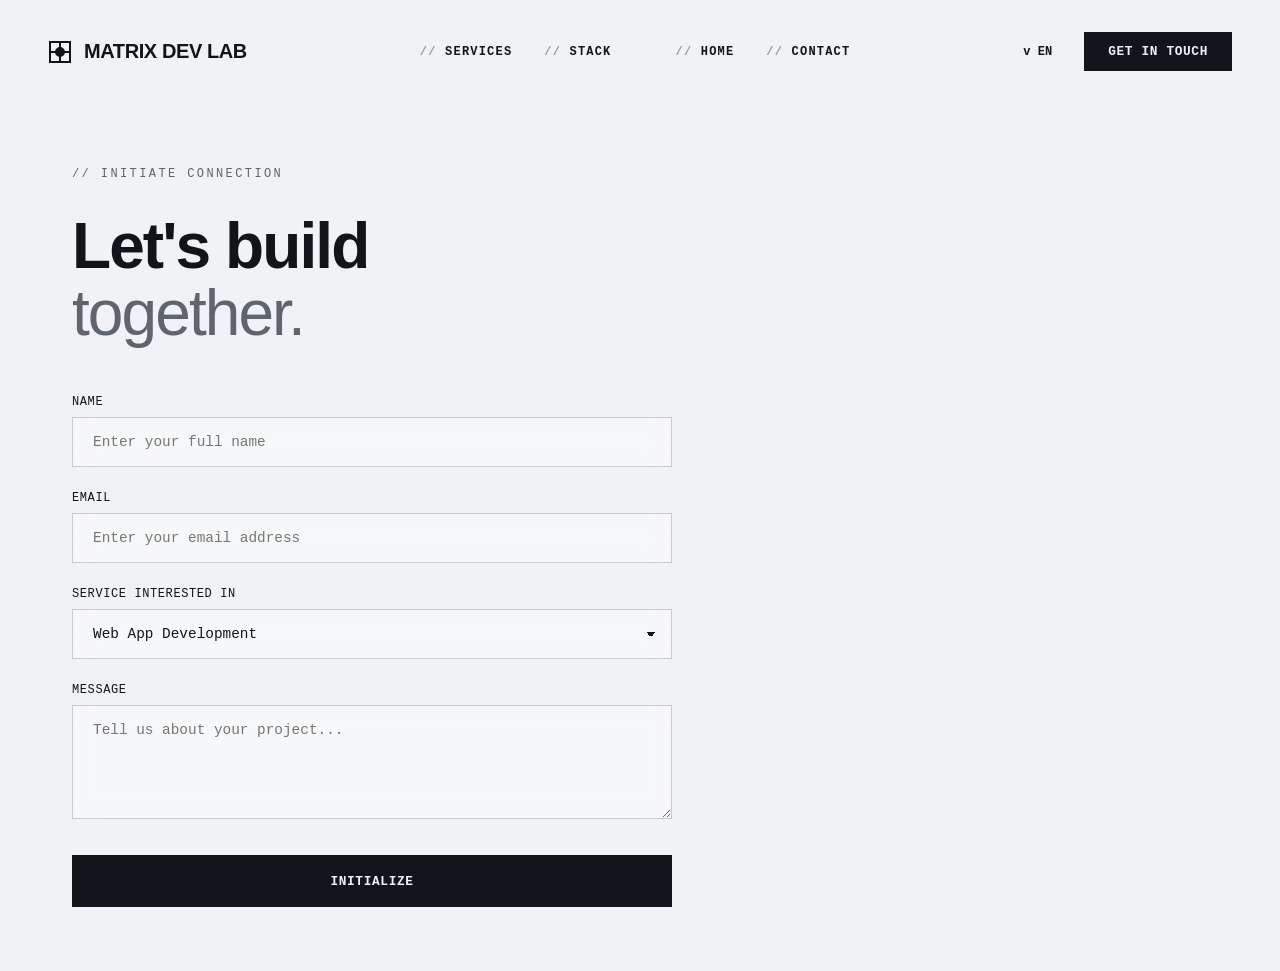
==== contact.html @ 81359417 "Initial commit" ====
<!DOCTYPE html>
<html lang="en">
<head>
    <meta charset="UTF-8">
    <meta name="viewport" content="width=device-width, initial-scale=1.0">
    <title>MATRIX DEV LAB</title>
    <style>
        :root {
            --bg-color: #f0f2f5;
            --text-main: #111418;
            --text-muted: #5e656d;
            --accent: #00e5ff;
            --font-heading: 'Helvetica Neue', Helvetica, Arial, sans-serif;
            --font-mono: 'SFMono-Regular', Consolas, 'Liberation Mono', Menlo, monospace;
            --bracket-size: 6px;
        }

        * { box-sizing: border-box; margin: 0; padding: 0; }
        body, html { width: 100vw; min-height: 100vh; background-color: var(--bg-color); color: var(--text-main); font-family: var(--font-heading); -webkit-font-smoothing: antialiased; overflow-x: hidden; }
        
        /* Grid Background */
        .grid-bg {
            position: fixed; top: 0; left: 0; width: 100%; height: 100%;
            background-image: linear-gradient(rgba(17, 20, 24, 0.03) 1px, transparent 1px), linear-gradient(90deg, rgba(17, 20, 24, 0.03) 1px, transparent 1px);
            background-size: 40px 40px; z-index: -1; opacity: 0.5;
            transform: perspective(1000px) rotateX(60deg) scale(2.5) translateY(-20%);
        }

        /* Top Navigation */
        nav { position: relative; width: 100%; padding: 2rem 3rem; display: flex; justify-content: space-between; align-items: center; z-index: 50; }
        .logo { display: flex; align-items: center; gap: 12px; font-weight: 900; font-size: 1.25rem; letter-spacing: -0.02em; }
        .logo-svg { width: 24px; height: 24px; }
        .nav-center { display: flex; gap: 4rem; font-family: var(--font-mono); font-size: 0.75rem; text-transform: uppercase; letter-spacing: 0.1em; font-weight: 600; }
        .nav-links { display: flex; gap: 2rem; }
        .nav-link { color: var(--text-main); text-decoration: none; }
        .nav-link::before { content: '// '; opacity: 0.4; }
        .nav-right { display: flex; align-items: center; gap: 2rem; }
        .lang-toggle { font-family: var(--font-mono); font-size: 0.75rem; font-weight: 600; cursor: pointer; }
        .btn-primary { background: var(--text-main); color: var(--bg-color); border: none; padding: 0.75rem 1.5rem; font-size: 0.8rem; font-weight: 600; font-family: var(--font-mono); text-transform: uppercase; letter-spacing: 0.05em; cursor: pointer; transition: transform 0.2s cubic-bezier(0.16, 1, 0.3, 1); }
        .btn-primary:hover { transform: scale(1.05); }

        /* Brackets */
        .tech-glass { position: relative; background: rgba(255, 255, 255, 0.4); backdrop-filter: blur(12px); -webkit-backdrop-filter: blur(12px); border: 1px solid rgba(255, 255, 255, 0.2); display: inline-flex; align-items: center; justify-content: center; padding: 1rem 2rem; font-family: var(--font-mono); font-size: 0.8rem; font-weight: 600; text-transform: uppercase; color: var(--text-main); cursor: pointer; text-decoration: none; }
        .brackets::before, .brackets::after { content: ''; position: absolute; width: var(--bracket-size); height: var(--bracket-size); border: 1px solid var(--text-main); }
        .brackets::before { top: -1px; left: -1px; border-right: none; border-bottom: none; }
        .brackets::after { bottom: -1px; right: -1px; border-left: none; border-top: none; }
        .brackets span::before, .brackets span::after { content: ''; position: absolute; width: var(--bracket-size); height: var(--bracket-size); border: 1px solid var(--text-main); }
        .brackets span::before { top: -1px; right: -1px; border-left: none; border-bottom: none; }
        .brackets span::after { bottom: -1px; left: -1px; border-right: none; border-top: none; }

        /* Container Content Layout */
        .container { max-width: 1200px; margin: 0 auto; padding: 4rem 2rem; min-height: calc(100vh - 100px); display: flex; flex-direction: column; justify-content: center; }
        .overline { font-family: var(--font-mono); font-size: 0.75rem; letter-spacing: 0.2em; color: var(--text-muted); margin-bottom: 2rem; }
        .headline { font-size: 4rem; line-height: 1.05; letter-spacing: -0.03em; margin-bottom: 3rem; }
        .headline span.bold { font-weight: 800; display: block; }
        .headline span.thin { font-weight: 200; display: block; color: var(--text-muted); }
        
        /* Grid Layout */
        .grid-layout { display: grid; grid-template-columns: 1fr 1fr; gap: 2rem; margin-bottom: 2rem; }

        .service-card { display: flex; flex-direction: column; gap: 1rem; padding: 2rem; align-items: flex-start; text-align: left; cursor: default; }
        .service-card h3 { font-size: 1.25rem; font-weight: 800; text-transform: none; letter-spacing: 0; font-family: var(--font-heading); }
        .service-card p { font-family: var(--font-mono); font-size: 0.8rem; color: var(--text-muted); line-height: 1.6; text-transform: none; }

        .stack-item { display: flex; align-items: center; gap: 1rem; width: 100%; padding: 1.5rem; margin-bottom: 1rem; justify-content: flex-start; cursor: default; }
        .stack-icon { width: 32px; height: 32px; border: 1px dashed var(--text-muted); opacity: 0.6; display: flex; align-items: center; justify-content: center; flex-shrink: 0; }
        .stack-info { display: flex; flex-direction: column; align-items: flex-start; text-align: left; }
        .stack-name { font-weight: 800; font-size: 1rem; text-transform: none; letter-spacing: 0; font-family: var(--font-heading); }
        .stack-role { font-family: var(--font-mono); font-size: 0.7rem; color: var(--text-muted); margin-top: 0.2rem; }
        .stack-category-title { font-family: var(--font-mono); font-size: 0.8rem; letter-spacing: 0.1em; color: var(--text-main); margin-bottom: 1.5rem; font-weight: 600; text-transform: uppercase; }

        /* Forms */
        .form-group { margin-bottom: 1.5rem; text-align: left; width: 100%; }
        .form-label { display: block; font-family: var(--font-mono); font-size: 0.75rem; margin-bottom: 0.5rem; color: var(--text-main); text-transform: uppercase; letter-spacing: 0.05em; }
        .form-control { width: 100%; background: rgba(255, 255, 255, 0.4); backdrop-filter: blur(12px); -webkit-backdrop-filter: blur(12px); border: 1px solid rgba(17, 20, 24, 0.2); padding: 1rem 1.25rem; font-family: var(--font-mono); font-size: 0.9rem; color: var(--text-main); outline: none; transition: all 0.2s ease; resize: vertical; }
        .form-control:focus { border-color: var(--text-main); background: rgba(255, 255, 255, 0.6); }
        select.form-control { appearance: none; border-radius: 0; cursor: pointer; background-image: linear-gradient(45deg, transparent 50%, var(--text-main) 50%), linear-gradient(135deg, var(--text-main) 50%, transparent 50%); background-position: calc(100% - 20px) calc(1.5em), calc(100% - 15px) calc(1.5em); background-size: 5px 5px, 5px 5px; background-repeat: no-repeat; }
        
        @media (max-width: 768px) { .grid-layout { grid-template-columns: 1fr; } .headline { font-size: 3rem; } }
    </style>
</head>
<body>
    <div class="grid-bg"></div>
    <nav>
        <div class="logo">
            <svg class="logo-svg" viewBox="0 0 24 24" fill="none" stroke="currentColor" stroke-width="2">
                <rect x="2" y="2" width="20" height="20" />
                <path d="M2 12h20M12 2v20" />
                <circle cx="12" cy="12" r="4" fill="currentColor" />
            </svg>
            MATRIX DEV LAB
        </div>
        <div class="nav-center">
            <div class="nav-links">
                <a href="services.html" class="nav-link">Services</a>
                <a href="stack.html" class="nav-link">Stack</a>
            </div>
            <div class="nav-links">
                <a href="index.html" class="nav-link">Home</a>
                <a href="contact.html" class="nav-link">Contact</a>
            </div>
        </div>
        <div class="nav-right">
            <span class="lang-toggle">v EN</span>
            <button class="btn-primary" onclick="window.location.href='contact.html'">Get in touch</button>
        </div>
    </nav>
    <div class="container">
        <div class="overline">// INITIATE CONNECTION</div>
<h1 class="headline">
    <span class="bold">Let's build</span>
    <span class="thin">together.</span>
</h1>
<form style="max-width: 600px;">
    <div class="form-group">
        <label class="form-label">Name</label>
        <input type="text" class="form-control" placeholder="Enter your full name">
    </div>
    <div class="form-group">
        <label class="form-label">Email</label>
        <input type="email" class="form-control" placeholder="Enter your email address">
    </div>
    <div class="form-group">
        <label class="form-label">Service Interested In</label>
        <select class="form-control">
            <option>Web App Development</option>
            <option>Desktop App Development</option>
            <option>Mobile App Development</option>
            <option>Agency Features & Simple Websites</option>
        </select>
    </div>
    <div class="form-group" style="margin-bottom: 2rem;">
        <label class="form-label">Message</label>
        <textarea class="form-control" rows="5" placeholder="Tell us about your project..."></textarea>
    </div>
    <div>
        <button type="button" class="btn-primary" style="padding: 1.15rem 2.5rem; width: 100%;">Initialize</button>
    </div>
</form>
    </div>
</body>
</html>
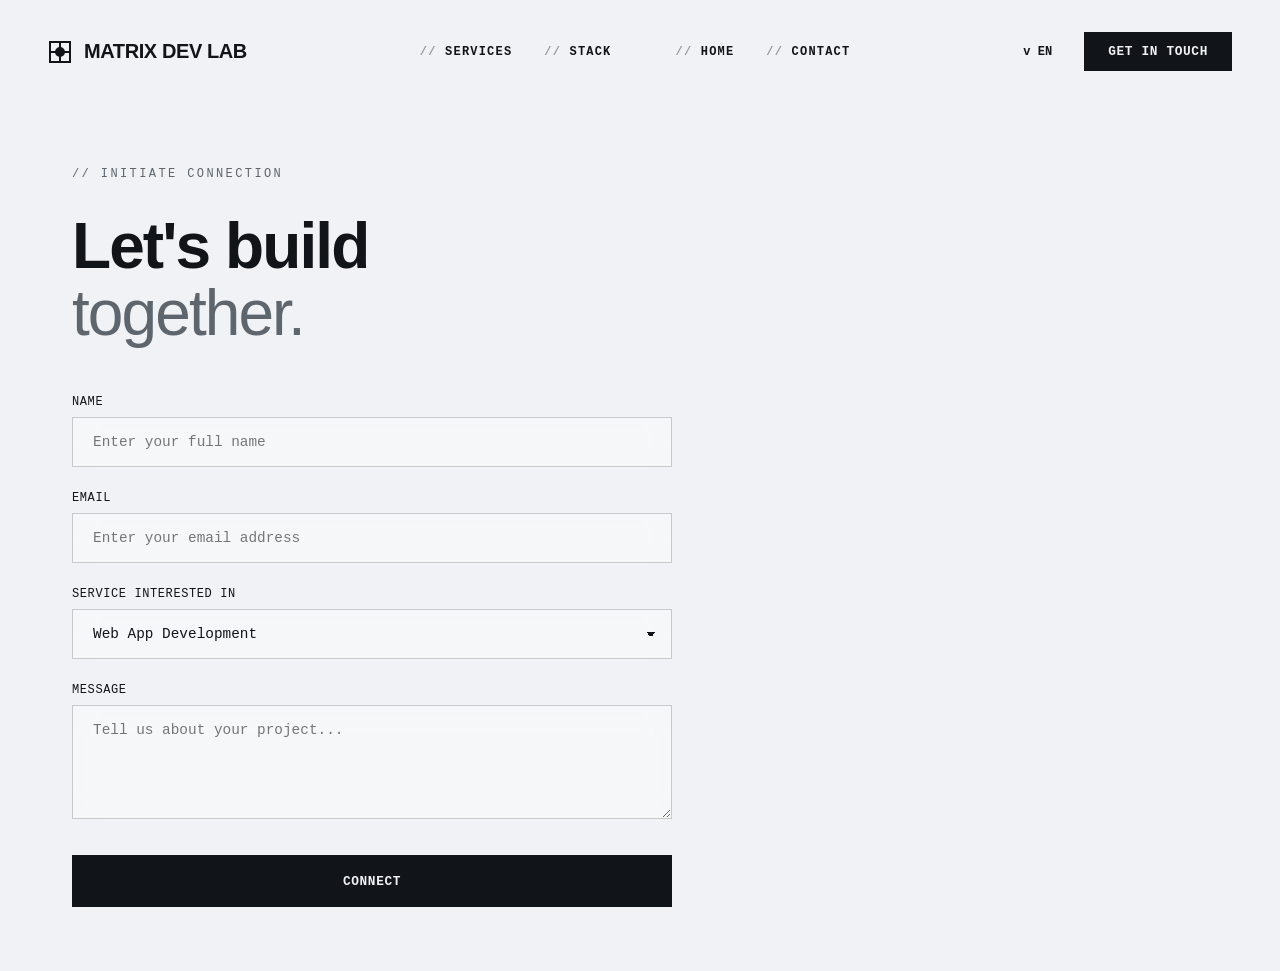
==== commit ffb8555a: "Update contact page button text to 'Connect'" ====
--- a/contact.html
+++ b/contact.html
@@ -1,5 +1,6 @@
 <!DOCTYPE html>
 <html lang="en">
+
 <head>
     <meta charset="UTF-8">
     <meta name="viewport" content="width=device-width, initial-scale=1.0">
@@ -15,81 +16,379 @@
             --bracket-size: 6px;
         }
 
-        * { box-sizing: border-box; margin: 0; padding: 0; }
-        body, html { width: 100vw; min-height: 100vh; background-color: var(--bg-color); color: var(--text-main); font-family: var(--font-heading); -webkit-font-smoothing: antialiased; overflow-x: hidden; }
-        
+        * {
+            box-sizing: border-box;
+            margin: 0;
+            padding: 0;
+        }
+
+        body,
+        html {
+            width: 100vw;
+            min-height: 100vh;
+            background-color: var(--bg-color);
+            color: var(--text-main);
+            font-family: var(--font-heading);
+            -webkit-font-smoothing: antialiased;
+            overflow-x: hidden;
+        }
+
         /* Grid Background */
         .grid-bg {
-            position: fixed; top: 0; left: 0; width: 100%; height: 100%;
+            position: fixed;
+            top: 0;
+            left: 0;
+            width: 100%;
+            height: 100%;
             background-image: linear-gradient(rgba(17, 20, 24, 0.03) 1px, transparent 1px), linear-gradient(90deg, rgba(17, 20, 24, 0.03) 1px, transparent 1px);
-            background-size: 40px 40px; z-index: -1; opacity: 0.5;
+            background-size: 40px 40px;
+            z-index: -1;
+            opacity: 0.5;
             transform: perspective(1000px) rotateX(60deg) scale(2.5) translateY(-20%);
         }
 
         /* Top Navigation */
-        nav { position: relative; width: 100%; padding: 2rem 3rem; display: flex; justify-content: space-between; align-items: center; z-index: 50; }
-        .logo { display: flex; align-items: center; gap: 12px; font-weight: 900; font-size: 1.25rem; letter-spacing: -0.02em; }
-        .logo-svg { width: 24px; height: 24px; }
-        .nav-center { display: flex; gap: 4rem; font-family: var(--font-mono); font-size: 0.75rem; text-transform: uppercase; letter-spacing: 0.1em; font-weight: 600; }
-        .nav-links { display: flex; gap: 2rem; }
-        .nav-link { color: var(--text-main); text-decoration: none; }
-        .nav-link::before { content: '// '; opacity: 0.4; }
-        .nav-right { display: flex; align-items: center; gap: 2rem; }
-        .lang-toggle { font-family: var(--font-mono); font-size: 0.75rem; font-weight: 600; cursor: pointer; }
-        .btn-primary { background: var(--text-main); color: var(--bg-color); border: none; padding: 0.75rem 1.5rem; font-size: 0.8rem; font-weight: 600; font-family: var(--font-mono); text-transform: uppercase; letter-spacing: 0.05em; cursor: pointer; transition: transform 0.2s cubic-bezier(0.16, 1, 0.3, 1); }
-        .btn-primary:hover { transform: scale(1.05); }
+        nav {
+            position: relative;
+            width: 100%;
+            padding: 2rem 3rem;
+            display: flex;
+            justify-content: space-between;
+            align-items: center;
+            z-index: 50;
+        }
+
+        .logo {
+            display: flex;
+            align-items: center;
+            gap: 12px;
+            font-weight: 900;
+            font-size: 1.25rem;
+            letter-spacing: -0.02em;
+        }
+
+        .logo-svg {
+            width: 24px;
+            height: 24px;
+        }
+
+        .nav-center {
+            display: flex;
+            gap: 4rem;
+            font-family: var(--font-mono);
+            font-size: 0.75rem;
+            text-transform: uppercase;
+            letter-spacing: 0.1em;
+            font-weight: 600;
+        }
+
+        .nav-links {
+            display: flex;
+            gap: 2rem;
+        }
+
+        .nav-link {
+            color: var(--text-main);
+            text-decoration: none;
+        }
+
+        .nav-link::before {
+            content: '// ';
+            opacity: 0.4;
+        }
+
+        .nav-right {
+            display: flex;
+            align-items: center;
+            gap: 2rem;
+        }
+
+        .lang-toggle {
+            font-family: var(--font-mono);
+            font-size: 0.75rem;
+            font-weight: 600;
+            cursor: pointer;
+        }
+
+        .btn-primary {
+            background: var(--text-main);
+            color: var(--bg-color);
+            border: none;
+            padding: 0.75rem 1.5rem;
+            font-size: 0.8rem;
+            font-weight: 600;
+            font-family: var(--font-mono);
+            text-transform: uppercase;
+            letter-spacing: 0.05em;
+            cursor: pointer;
+            transition: transform 0.2s cubic-bezier(0.16, 1, 0.3, 1);
+        }
+
+        .btn-primary:hover {
+            transform: scale(1.05);
+        }
 
         /* Brackets */
-        .tech-glass { position: relative; background: rgba(255, 255, 255, 0.4); backdrop-filter: blur(12px); -webkit-backdrop-filter: blur(12px); border: 1px solid rgba(255, 255, 255, 0.2); display: inline-flex; align-items: center; justify-content: center; padding: 1rem 2rem; font-family: var(--font-mono); font-size: 0.8rem; font-weight: 600; text-transform: uppercase; color: var(--text-main); cursor: pointer; text-decoration: none; }
-        .brackets::before, .brackets::after { content: ''; position: absolute; width: var(--bracket-size); height: var(--bracket-size); border: 1px solid var(--text-main); }
-        .brackets::before { top: -1px; left: -1px; border-right: none; border-bottom: none; }
-        .brackets::after { bottom: -1px; right: -1px; border-left: none; border-top: none; }
-        .brackets span::before, .brackets span::after { content: ''; position: absolute; width: var(--bracket-size); height: var(--bracket-size); border: 1px solid var(--text-main); }
-        .brackets span::before { top: -1px; right: -1px; border-left: none; border-bottom: none; }
-        .brackets span::after { bottom: -1px; left: -1px; border-right: none; border-top: none; }
+        .tech-glass {
+            position: relative;
+            background: rgba(255, 255, 255, 0.4);
+            backdrop-filter: blur(12px);
+            -webkit-backdrop-filter: blur(12px);
+            border: 1px solid rgba(255, 255, 255, 0.2);
+            display: inline-flex;
+            align-items: center;
+            justify-content: center;
+            padding: 1rem 2rem;
+            font-family: var(--font-mono);
+            font-size: 0.8rem;
+            font-weight: 600;
+            text-transform: uppercase;
+            color: var(--text-main);
+            cursor: pointer;
+            text-decoration: none;
+        }
+
+        .brackets::before,
+        .brackets::after {
+            content: '';
+            position: absolute;
+            width: var(--bracket-size);
+            height: var(--bracket-size);
+            border: 1px solid var(--text-main);
+        }
+
+        .brackets::before {
+            top: -1px;
+            left: -1px;
+            border-right: none;
+            border-bottom: none;
+        }
+
+        .brackets::after {
+            bottom: -1px;
+            right: -1px;
+            border-left: none;
+            border-top: none;
+        }
+
+        .brackets span::before,
+        .brackets span::after {
+            content: '';
+            position: absolute;
+            width: var(--bracket-size);
+            height: var(--bracket-size);
+            border: 1px solid var(--text-main);
+        }
+
+        .brackets span::before {
+            top: -1px;
+            right: -1px;
+            border-left: none;
+            border-bottom: none;
+        }
+
+        .brackets span::after {
+            bottom: -1px;
+            left: -1px;
+            border-right: none;
+            border-top: none;
+        }
 
         /* Container Content Layout */
-        .container { max-width: 1200px; margin: 0 auto; padding: 4rem 2rem; min-height: calc(100vh - 100px); display: flex; flex-direction: column; justify-content: center; }
-        .overline { font-family: var(--font-mono); font-size: 0.75rem; letter-spacing: 0.2em; color: var(--text-muted); margin-bottom: 2rem; }
-        .headline { font-size: 4rem; line-height: 1.05; letter-spacing: -0.03em; margin-bottom: 3rem; }
-        .headline span.bold { font-weight: 800; display: block; }
-        .headline span.thin { font-weight: 200; display: block; color: var(--text-muted); }
-        
+        .container {
+            max-width: 1200px;
+            margin: 0 auto;
+            padding: 4rem 2rem;
+            min-height: calc(100vh - 100px);
+            display: flex;
+            flex-direction: column;
+            justify-content: center;
+        }
+
+        .overline {
+            font-family: var(--font-mono);
+            font-size: 0.75rem;
+            letter-spacing: 0.2em;
+            color: var(--text-muted);
+            margin-bottom: 2rem;
+        }
+
+        .headline {
+            font-size: 4rem;
+            line-height: 1.05;
+            letter-spacing: -0.03em;
+            margin-bottom: 3rem;
+        }
+
+        .headline span.bold {
+            font-weight: 800;
+            display: block;
+        }
+
+        .headline span.thin {
+            font-weight: 200;
+            display: block;
+            color: var(--text-muted);
+        }
+
         /* Grid Layout */
-        .grid-layout { display: grid; grid-template-columns: 1fr 1fr; gap: 2rem; margin-bottom: 2rem; }
-
-        .service-card { display: flex; flex-direction: column; gap: 1rem; padding: 2rem; align-items: flex-start; text-align: left; cursor: default; }
-        .service-card h3 { font-size: 1.25rem; font-weight: 800; text-transform: none; letter-spacing: 0; font-family: var(--font-heading); }
-        .service-card p { font-family: var(--font-mono); font-size: 0.8rem; color: var(--text-muted); line-height: 1.6; text-transform: none; }
-
-        .stack-item { display: flex; align-items: center; gap: 1rem; width: 100%; padding: 1.5rem; margin-bottom: 1rem; justify-content: flex-start; cursor: default; }
-        .stack-icon { width: 32px; height: 32px; border: 1px dashed var(--text-muted); opacity: 0.6; display: flex; align-items: center; justify-content: center; flex-shrink: 0; }
-        .stack-info { display: flex; flex-direction: column; align-items: flex-start; text-align: left; }
-        .stack-name { font-weight: 800; font-size: 1rem; text-transform: none; letter-spacing: 0; font-family: var(--font-heading); }
-        .stack-role { font-family: var(--font-mono); font-size: 0.7rem; color: var(--text-muted); margin-top: 0.2rem; }
-        .stack-category-title { font-family: var(--font-mono); font-size: 0.8rem; letter-spacing: 0.1em; color: var(--text-main); margin-bottom: 1.5rem; font-weight: 600; text-transform: uppercase; }
+        .grid-layout {
+            display: grid;
+            grid-template-columns: 1fr 1fr;
+            gap: 2rem;
+            margin-bottom: 2rem;
+        }
+
+        .service-card {
+            display: flex;
+            flex-direction: column;
+            gap: 1rem;
+            padding: 2rem;
+            align-items: flex-start;
+            text-align: left;
+            cursor: default;
+        }
+
+        .service-card h3 {
+            font-size: 1.25rem;
+            font-weight: 800;
+            text-transform: none;
+            letter-spacing: 0;
+            font-family: var(--font-heading);
+        }
+
+        .service-card p {
+            font-family: var(--font-mono);
+            font-size: 0.8rem;
+            color: var(--text-muted);
+            line-height: 1.6;
+            text-transform: none;
+        }
+
+        .stack-item {
+            display: flex;
+            align-items: center;
+            gap: 1rem;
+            width: 100%;
+            padding: 1.5rem;
+            margin-bottom: 1rem;
+            justify-content: flex-start;
+            cursor: default;
+        }
+
+        .stack-icon {
+            width: 32px;
+            height: 32px;
+            border: 1px dashed var(--text-muted);
+            opacity: 0.6;
+            display: flex;
+            align-items: center;
+            justify-content: center;
+            flex-shrink: 0;
+        }
+
+        .stack-info {
+            display: flex;
+            flex-direction: column;
+            align-items: flex-start;
+            text-align: left;
+        }
+
+        .stack-name {
+            font-weight: 800;
+            font-size: 1rem;
+            text-transform: none;
+            letter-spacing: 0;
+            font-family: var(--font-heading);
+        }
+
+        .stack-role {
+            font-family: var(--font-mono);
+            font-size: 0.7rem;
+            color: var(--text-muted);
+            margin-top: 0.2rem;
+        }
+
+        .stack-category-title {
+            font-family: var(--font-mono);
+            font-size: 0.8rem;
+            letter-spacing: 0.1em;
+            color: var(--text-main);
+            margin-bottom: 1.5rem;
+            font-weight: 600;
+            text-transform: uppercase;
+        }
 
         /* Forms */
-        .form-group { margin-bottom: 1.5rem; text-align: left; width: 100%; }
-        .form-label { display: block; font-family: var(--font-mono); font-size: 0.75rem; margin-bottom: 0.5rem; color: var(--text-main); text-transform: uppercase; letter-spacing: 0.05em; }
-        .form-control { width: 100%; background: rgba(255, 255, 255, 0.4); backdrop-filter: blur(12px); -webkit-backdrop-filter: blur(12px); border: 1px solid rgba(17, 20, 24, 0.2); padding: 1rem 1.25rem; font-family: var(--font-mono); font-size: 0.9rem; color: var(--text-main); outline: none; transition: all 0.2s ease; resize: vertical; }
-        .form-control:focus { border-color: var(--text-main); background: rgba(255, 255, 255, 0.6); }
-        select.form-control { appearance: none; border-radius: 0; cursor: pointer; background-image: linear-gradient(45deg, transparent 50%, var(--text-main) 50%), linear-gradient(135deg, var(--text-main) 50%, transparent 50%); background-position: calc(100% - 20px) calc(1.5em), calc(100% - 15px) calc(1.5em); background-size: 5px 5px, 5px 5px; background-repeat: no-repeat; }
-        
-        @media (max-width: 768px) { .grid-layout { grid-template-columns: 1fr; } .headline { font-size: 3rem; } }
+        .form-group {
+            margin-bottom: 1.5rem;
+            text-align: left;
+            width: 100%;
+        }
+
+        .form-label {
+            display: block;
+            font-family: var(--font-mono);
+            font-size: 0.75rem;
+            margin-bottom: 0.5rem;
+            color: var(--text-main);
+            text-transform: uppercase;
+            letter-spacing: 0.05em;
+        }
+
+        .form-control {
+            width: 100%;
+            background: rgba(255, 255, 255, 0.4);
+            backdrop-filter: blur(12px);
+            -webkit-backdrop-filter: blur(12px);
+            border: 1px solid rgba(17, 20, 24, 0.2);
+            padding: 1rem 1.25rem;
+            font-family: var(--font-mono);
+            font-size: 0.9rem;
+            color: var(--text-main);
+            outline: none;
+            transition: all 0.2s ease;
+            resize: vertical;
+        }
+
+        .form-control:focus {
+            border-color: var(--text-main);
+            background: rgba(255, 255, 255, 0.6);
+        }
+
+        select.form-control {
+            appearance: none;
+            border-radius: 0;
+            cursor: pointer;
+            background-image: linear-gradient(45deg, transparent 50%, var(--text-main) 50%), linear-gradient(135deg, var(--text-main) 50%, transparent 50%);
+            background-position: calc(100% - 20px) calc(1.5em), calc(100% - 15px) calc(1.5em);
+            background-size: 5px 5px, 5px 5px;
+            background-repeat: no-repeat;
+        }
+
+        @media (max-width: 768px) {
+            .grid-layout {
+                grid-template-columns: 1fr;
+            }
+
+            .headline {
+                font-size: 3rem;
+            }
+        }
     </style>
 </head>
+
 <body>
     <div class="grid-bg"></div>
     <nav>
-        <div class="logo">
+        <a href="index.html" class="logo" style="text-decoration: none; color: inherit;">
             <svg class="logo-svg" viewBox="0 0 24 24" fill="none" stroke="currentColor" stroke-width="2">
                 <rect x="2" y="2" width="20" height="20" />
                 <path d="M2 12h20M12 2v20" />
                 <circle cx="12" cy="12" r="4" fill="currentColor" />
             </svg>
-            MATRIX DEV LAB
-        </div>
+            <h1 style="font-size: inherit; font-weight: inherit; margin: 0; display: inline;">MATRIX DEV LAB</h1>
+        </a>
         <div class="nav-center">
             <div class="nav-links">
                 <a href="services.html" class="nav-link">Services</a>
@@ -107,36 +406,39 @@
     </nav>
     <div class="container">
         <div class="overline">// INITIATE CONNECTION</div>
-<h1 class="headline">
-    <span class="bold">Let's build</span>
-    <span class="thin">together.</span>
-</h1>
-<form style="max-width: 600px;">
-    <div class="form-group">
-        <label class="form-label">Name</label>
-        <input type="text" class="form-control" placeholder="Enter your full name">
-    </div>
-    <div class="form-group">
-        <label class="form-label">Email</label>
-        <input type="email" class="form-control" placeholder="Enter your email address">
-    </div>
-    <div class="form-group">
-        <label class="form-label">Service Interested In</label>
-        <select class="form-control">
-            <option>Web App Development</option>
-            <option>Desktop App Development</option>
-            <option>Mobile App Development</option>
-            <option>Agency Features & Simple Websites</option>
-        </select>
-    </div>
-    <div class="form-group" style="margin-bottom: 2rem;">
-        <label class="form-label">Message</label>
-        <textarea class="form-control" rows="5" placeholder="Tell us about your project..."></textarea>
-    </div>
-    <div>
-        <button type="button" class="btn-primary" style="padding: 1.15rem 2.5rem; width: 100%;">Initialize</button>
-    </div>
-</form>
+        <h1 class="headline">
+            <span class="bold">Let's build</span>
+            <span class="thin">together.</span>
+        </h1>
+        <form action="https://formspree.io/f/xpqyrozp" method="POST" style="max-width: 600px;">
+            <div class="form-group">
+                <label class="form-label">Name</label>
+                <input type="text" name="name" class="form-control" placeholder="Enter your full name" required>
+            </div>
+            <div class="form-group">
+                <label class="form-label">Email</label>
+                <input type="email" name="_replyto" class="form-control" placeholder="Enter your email address" required>
+            </div>
+            <div class="form-group">
+                <label class="form-label">Service Interested In</label>
+                <select name="service" class="form-control">
+                    <option>Web App Development</option>
+                    <option>Desktop App Development</option>
+                    <option>Mobile App Development</option>
+                    <option>Workflow Automation</option>
+                    <option>Agency Features & Simple Websites</option>
+                </select>
+            </div>
+            <div class="form-group" style="margin-bottom: 2rem;">
+                <label class="form-label">Message</label>
+                <textarea name="message" class="form-control" rows="5" placeholder="Tell us about your project..." required></textarea>
+            </div>
+            <div>
+                <button type="submit" class="btn-primary"
+                    style="padding: 1.15rem 2.5rem; width: 100%;">Connect</button>
+            </div>
+        </form>
     </div>
 </body>
+
 </html>
